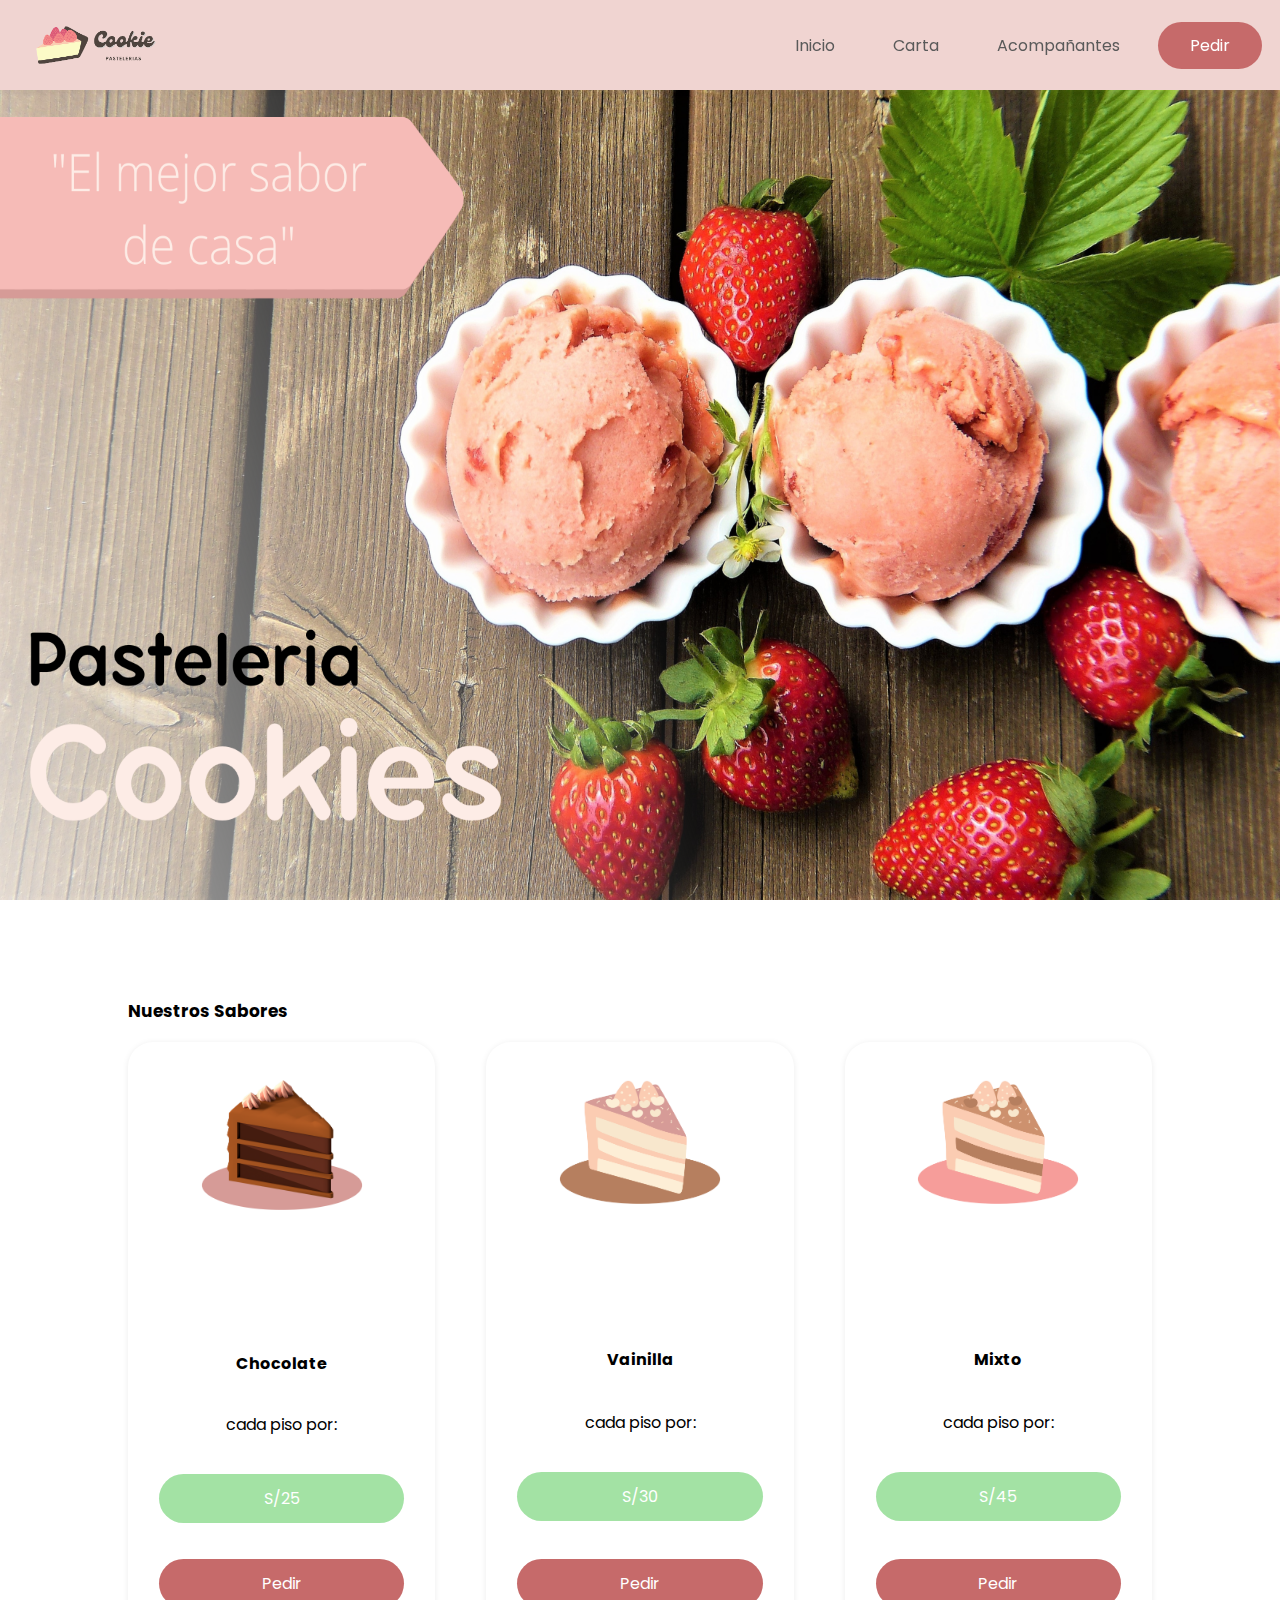
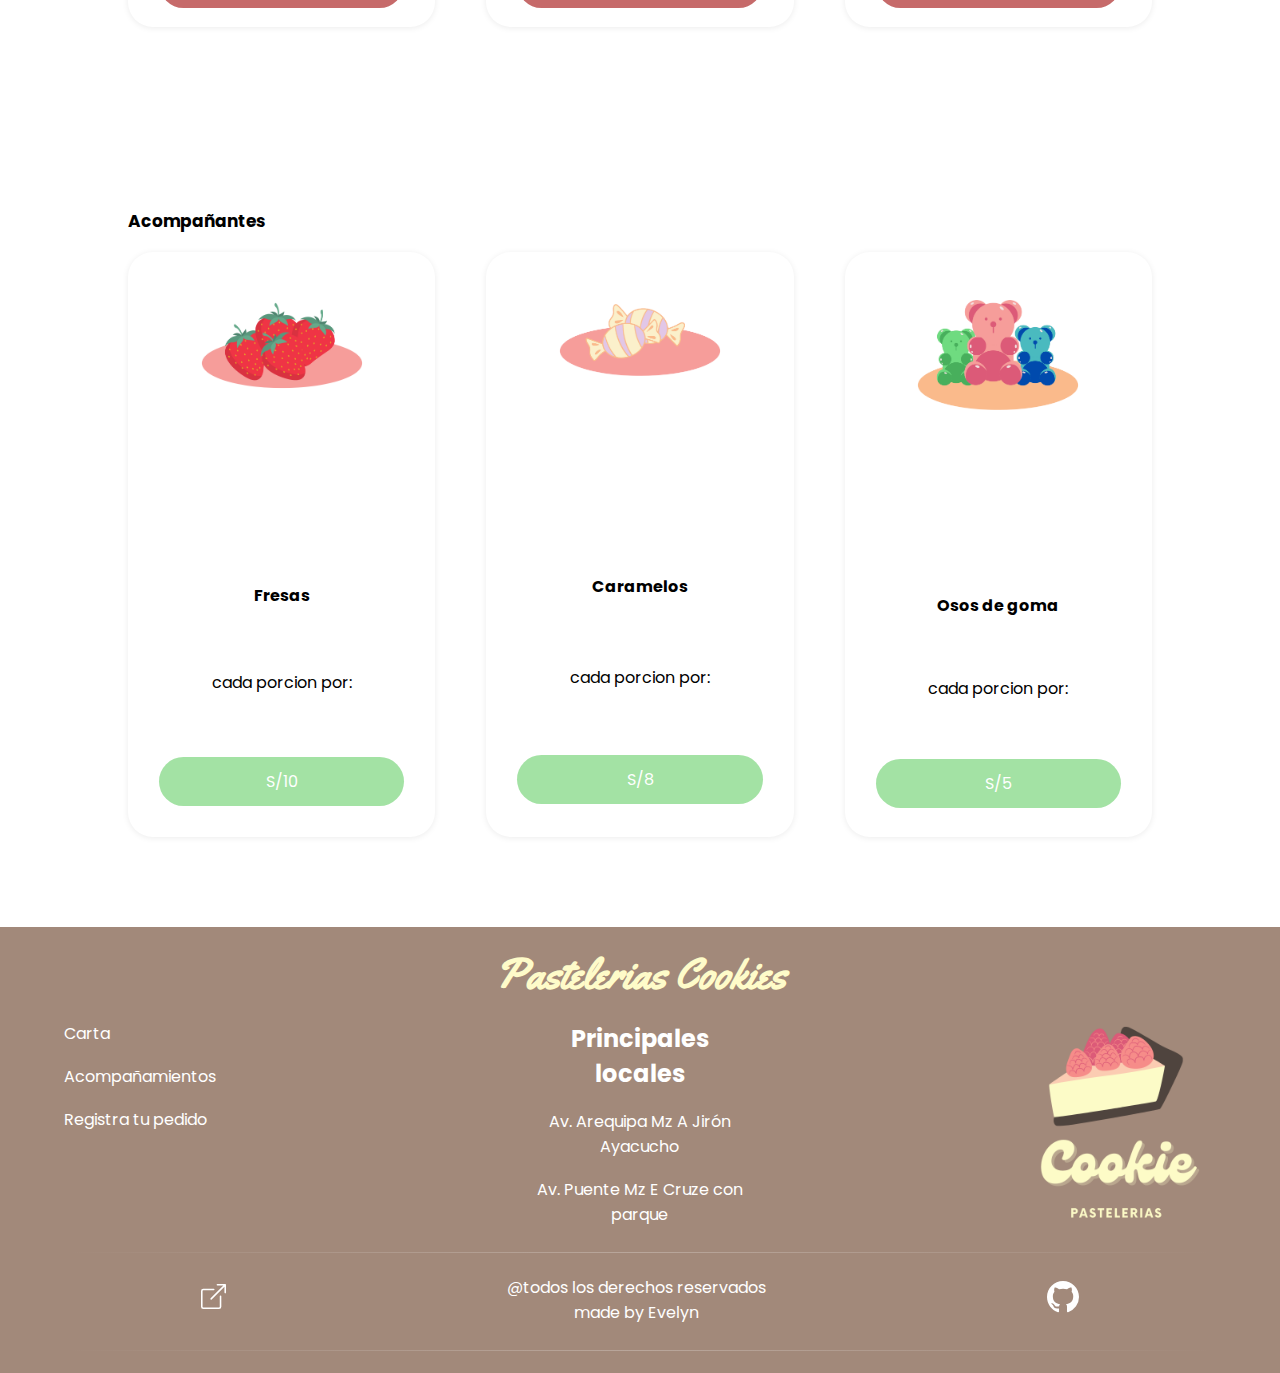
==== index.html @ 0f0c34d4 "primera version" ====
<!DOCTYPE html>
<html lang="en">
<head>
    <meta charset="UTF-8">
    <meta http-equiv="X-UA-Compatible" content="IE=edge">
    <meta name="viewport" content="width=device-width, initial-scale=1.0">
    <link rel="stylesheet" href="/styles.css">
    <link rel="shortcut icon" href="/assets/favicon.png" type="image/x-icon">
    <title>Cookies | Pastelerias</title>
</head>
<body>
    <header>
        <img src="logo_nav_pasteleria.png" alt="logo_cookies_pastelerias">
        <nav>
            <input type="checkbox" name="menu_item" id="menu_item">
            <label for="menu_item" class="container_menu_icon">
                <img src="icon_menu.svg" alt="icono_menu" class="icon_menu">
            </label>
            <ul class="nav_options">
                <li><a href="#inicio">Inicio</a></li>
                <li><a href="#carta">Carta</a></li>
                <li><a href="#acompañantes">Acompañantes</a></li>
                <li><a href="pedidos.html" class="pedido">Pedir</a></li>
                <li class="enlace_github"><a href="https://github.com/evelynKdc"><img src="github_icon.svg" alt="github_icon"></a></li>
                <li class="enlace_repositorio"><a href="https://github.com/evelynKdc/Mision_frontEnd_practicas.git"><img src="link.svg" alt="link_icon"></a></li>
            </ul>
        </nav>
        

    </header>
    <main>
        <div class="banner" id="inicio">
            <img src="banner_principal_pasteleria.png" alt="banner_principal_pasteleria">
        </div>
        <section class="carta" id="carta">
    
            <div class="container_section">
                <p class="title_section">Nuestros Sabores</p>
                <div class="cards">
                    <div class="card">
                        <img src="pastel_chocolate.png" alt="pastel_chocolate">
                        <hr class="separador_card">
                        <p class="card_title">Chocolate</p>
                        <p>cada piso por:</p>
                        <p class="precio">S/25</p>
                        <a href="pedidos.html">Pedir</a>
                    </div>
                    <div class="card">
                        <img src="pastel_vainilla.png" alt="pastel_vainilla">
                        <hr class="separador_card">
                        <p class="card_title">Vainilla</p>
                        <p>cada piso por:</p>
                        <p class="precio">S/30</p>
                        <a href="pedidos.html">Pedir</a>
                    </div>
                    <div class="card">
                        <img src="pastel_mixto.png" alt="pastel_mmixto">
                        <hr class="separador_card">
                        <p class="card_title">Mixto</p>
                        <p>cada piso por:</p>
                        <p class="precio">S/45</p>
                        <a href="pedidos.html">Pedir</a>
                    </div>
                </div>
            </div>
        

        </section>
        <section class="acompañantes" id="acompañantes">

            <div class="container_section">
                <p class="title_section">Acompañantes</p>
                <div class="cards">
                    <div class="card">
                        <img src="fresas_acompañamiento.png" alt="fresas_acompañamiento">
                        <hr class="separador_card">
                        <p class="card_title">Fresas</p>
                        <p>cada porcion por:</p>
                        <p class="precio">S/10</p>
                    </div>
        
                    <div class="card">
                        <img src="dulces_acompañamiento.png" alt="dulces_acompañamiento">
                        <hr class="separador_card">
                        <p class="card_title">Caramelos</p>
                        <p>cada porcion por:</p>
                        <p class="precio">S/8</p>
                    </div>
                    <div class="card">
                        <img src="osos_acompañamiento.png" alt="osos_acompañamiento ">
                        <hr class="separador_card">
                        <p class="card_title">Osos de goma</p>
                        <p>cada porcion por:</p>
                        <p class="precio">S/5</p>
                    </div>
                </div>
                </div>

        </section>
        
    </main>
    <footer>
        <div class="container_footer">
            <div class="encabezado_footer">
                <h1>Pastelerias  Cookies</h1>
            </div>
            <div class="opciones_footer">
                <div >
                    <ul>
                        <li><a href="#carta">Carta</a></li>
                        <li><a href="#acompañantes">Acompañamientos</a></li>
                        <li><a href="pedidos.html">Registra tu pedido</a></li>
                    </ul>
                </div>
                <div class="locales">
                    <h2>Principales locales</h2>
                    <p>Av. Arequipa Mz A Jirón Ayacucho</p>
                    <p>Av. Puente Mz E Cruze con parque</p>
                </div>
                <div class="logo_footer">
                    <img src="logo_footer_pasteleria.png" alt="logo_cookies">
                </div>
            </div>
            <hr>
            <div class="derechos">
                <a href="https://github.com/evelynKdc/Mision_frontEnd_practicas.git"><img src="link.svg" alt="link_icon"></a>
                <div class="derechos_parrafos">
                    <span>@todos los derechos reservados</span>
                    <span>made by Evelyn</span>
                </div>
                <a href="https://github.com/evelynKdc" class="ancla_github_icon"><img src="github_icon.svg" alt="github_icon"></a>
            </div>
            <hr>
        </div>
    </footer>

</html>
---- styles.css ----
@import url('https://fonts.googleapis.com/css2?family=Poppins:ital,wght@0,100;0,200;0,300;0,400;0,500;1,100&family=Roboto:wght@100&display=swap');
@import url('https://fonts.googleapis.com/css2?family=Yellowtail&display=swap');


*{
	margin: 0;
	padding: 0;
	list-style: none;
	text-decoration: none;
	border: none;
	outline: none;
    box-sizing: border-box;
    font-family: 'Poppins', sans-serif;

}
body{
    width: 100%;
}



/*--------------------------- CABECERA --------------------------------*/
header{
    width: 100%;
    height: 10vh;
    display: flex;
    align-items: center;
    justify-content: space-between;
    padding: 0px 10px;
    background-color: rgb(240, 212, 209);

} 
header{
    position: fixed;
    top: 0;
    box-shadow: 0 1px 6px rgb(0 0 0 / 8%);
}
header img{
    height: 100%;
}



nav ul{
    display: flex;
    gap: 18px;
    
}
nav ul a{
    color: rgb(90, 90, 90);
    padding: 12px 20px;
    border-radius: 25px;
}

nav ul a:hover{
    background-color: rgb(206, 177, 174);
}

.pedido{
    padding: 12px 32px;
    border-radius: 25px;
    background-color: rgb(198, 106, 106);
    color: white;
    margin-right: 8px;
}

.enlace_repositorio, .enlace_github{

    display: none;
}
#menu_item, .container_menu_icon{
    display: none;
}

/* --------------------------------BANNER----------------------------- */
.banner{
    margin-top: 10vh;
}
.banner img{
    width: 100%;
    height: 90vh;
}

/* --------------------------------CONTENIDO PRINCIPAL----------------------------- */

section{
    width: 100%;
    height: 90vh;
    display: flex;
}
.container_section{
    width: 80%;
    height: 100%;
    margin: auto;
    display: flex;
    justify-content: center;
    align-items: center;
    flex-direction: column;
    gap: 18px;

}
.title_section{
    font-weight: bold;
    font-size: 17px;
    align-self: flex-start;
}
.cards{
    width: 100%;
    display: flex;
    justify-content: space-between;
    align-items: center;
}
.container_section .cards div{
    width: 30%;
    height: 65vh;
    border-radius: 25px;
    box-shadow: 0 1px 6px rgb(0 0 0 / 8%);
    display: flex;
    flex-direction: column;
    justify-content: space-around;
    align-items: center;
}
.container_section  .cards div a{
    background-color: rgb(198, 106, 106);
    padding: 12px 0px;
    width: 80%;
    border-radius: 25px;
    text-align: center;
    color: white;
}

.container_section  .cards div a:hover{
    background-color: rgb(150, 85, 85);   
}
.container_section .cards div .precio{
    background-color: rgb(163, 226, 164);
    padding: 12px 0px;
    width: 80%;
    border-radius: 25px;
    text-align: center;
    color: white;
}
.container_section .cards div .card_title{
    font-weight: bold;
}
.container_section .cards div img{
    width: 200px;
}

/* ------------------------------------------------FOOTER --------------------------------*/
footer{
    width: 100%;
    background-color: #A2897A;

}

.container_footer{
    width: 90%;
    margin: auto;
    display: flex;
    flex-direction: column;
}

.encabezado_footer h1{
    font-family: 'Yellowtail', cursive;
    font-size: 42px;
    text-align: center;
    margin: 18px 0;
    color: rgb(254, 251, 201);
}
.opciones_footer{
    display: flex;
    justify-content: space-between;
}
.opciones_footer div{
    width: 20%;
}

.opciones_footer div img{
    width: 200px;
}

.derechos{
    display: flex;

    align-items: center;
    justify-content: space-around;
    gap: 6px;
}
.derechos div{
    display: flex;
    flex-direction: column;  
    justify-content: center;  
}
.derechos a img{
    width: 25px;
    filter: invert(1);
}
.derechos .ancla_github_icon img{
    width:32px;
}
.derechos div span{
    text-align: center;
}
.opciones_footer div ul li{
    margin-bottom: 18px;
}
.opciones_footer div ul li a{
    color: white;

}
.opciones_footer div ul li a:hover{
    color: #000000;
}

.opciones_footer div h2{

    color: white;
}
.locales p{
    color: white;
    margin-top: 18px;
}
.locales{
    text-align: center;
}

.derechos span{
    color: white;
}

.logo_footer{
    display: flex;
    justify-content: end;
}
.card .separador_card{
    height: 1px;
    opacity: .25;
    background-image: linear-gradient(90deg,rgba(255, 255, 255, 0.935),rgb(0, 0, 0),rgba(255, 255, 255, 0.894));
    margin-top: 25px;
    margin-bottom: 22px;
}

hr{
    height: 1px;
    opacity: .25;
    background-image: linear-gradient(90deg,hsla(0,0%,100%,0),#fff,hsla(0,0%,100%,0));
    margin-top: 25px;
    margin-bottom: 22px;

}


/* ------------------------------------------------FORMULARIO--------------------------------*/
.body_pedidos{
    background-color: rgba(240,212,209,1);
}
.container_general{
    height: 100vh;
    width: 100%;
    display: flex;
    justify-content: center;
    align-items: center;
}

.container_general form{
    width: 40%;
    height: auto;
    background-color: #fff;
    border-radius: 25px;
    display: flex;
    justify-content: center;
    align-items: center;
    box-shadow: 0 1px 6px rgb(0 0 0 / 8%);
}

.form_container{
    display: grid;
    width: 80%;
    grid-template-columns: 1fr 1fr;
    gap: 16px;
    padding: 18px 0;
}

form h1{
    grid-column: span 2;
    text-align: center;
}
.form_container input{
    width: 90%;
    border-bottom: 1px solid #A2897A;
}




.sabor_group, .acompañantes_group, .txt_group{
    display: flex;
    flex-direction: column;
    gap: 6px;
}


.btn_enviar{
    grid-column: span 2;
    width: 80%;
    margin: auto;
    border: 0;
    background-color:rgb(198, 106, 106);
    color: white;
    border-radius: 25px;
    height: 40px;
}
.txt_group{
    grid-column: span 2;
}

.btn_enviar:hover{
    background-color:rgb(161, 81, 81);
}

.txt_detalle{
    border: 1px solid #A2897A;
    border-radius: 12px;
    padding: 8px;

}

.acompañantes_group{
    display: flex;
    flex-direction: column;
}
.acompañantes_group div{
    display: grid;
    grid-template-columns: 10% 90%;
    gap: 4px;
}

.checkbox_pedido{
    width: 70%;
}
.sabor_group select{
    width: 90%;
}

.form_container div input:focus{
    border-bottom: 1px solid rgb(198, 106, 106);
}









@media screen and (max-width: 950px) {
    .container_general{
        height: auto;
    }
    .container_general form{
        margin: 12px 0;
        width: 60%;
        border-radius: 12px;
    }
    .container_menu_icon{
        position: fixed;
        display: block;
        top: 12px;
        right: 12px;
        
    }
    .container_menu_icon img{
        width: 30px;
    }
    .nav_options{
        position: fixed;
        flex-direction: column;
        left: -100%;
        align-items: center;
        justify-content: space-around;
        top: 10vh;
        height: 90vh;
        width: 100%;
        background-color: rgb(240, 212, 209);
        transition: all .25s;
    }
    #menu_item:checked ~ ul{
        left: 0;
        transition: all .25s;
    }

    .pedido{

        padding: 18px 150px;
    }
    .enlace_repositorio a img, .enlace_github a img{
        align-items: center;
        width:30px;
        height: 30px;
        
    }
    .enlace_repositorio, .enlace_github{
        display: block;
    
        position: absolute;
    }
    .enlace_repositorio a, .enlace_github a{
        display: flex;
        border-radius: 50%;
        padding:15px 15px;
    }
    .enlace_repositorio{

        bottom: 32px;
        left: 16px;
    }
    .enlace_github{
        bottom: 32px;
        right: 16px;
    }
    .opciones_footer{
        flex-direction: column;
        align-items: center;
    }
    .opciones_footer div{
        width: 80%;
    }
    .opciones_footer div ul li{
        text-align: center;
    }
    .opciones_footer .logo_footer img{
        margin:8px auto;
    }
    section{
        padding: 22px;
        height: auto;
    }
    .cards{
        flex-direction: column;
        gap:22px;
        height: auto;
        padding: 28px;
        width:100%;
    }
    .container_section .cards div{
        
        width:60%;
        height: 500px;
    }
    .container_section{
        padding: 18px 0;
        width:90%;
    }
    

}
@media screen and (max-width: 800px) {
    
    .container_general{
        height: auto;
    }
    .form_container{
        grid-template-columns: 1fr;
    }

    .form_container h1, .form_container div{
        grid-column: 1;
    }
    .container_general form{
        margin: 12px 0;
        width: 60%;
        border-radius: 12px;
    }
    .txt_detalle{
        margin: auto;
        width: 90%;
    }
    .form_container input{
        width: 100%;

    }
    .sabor_group select{
        width: 100%;
    }
}
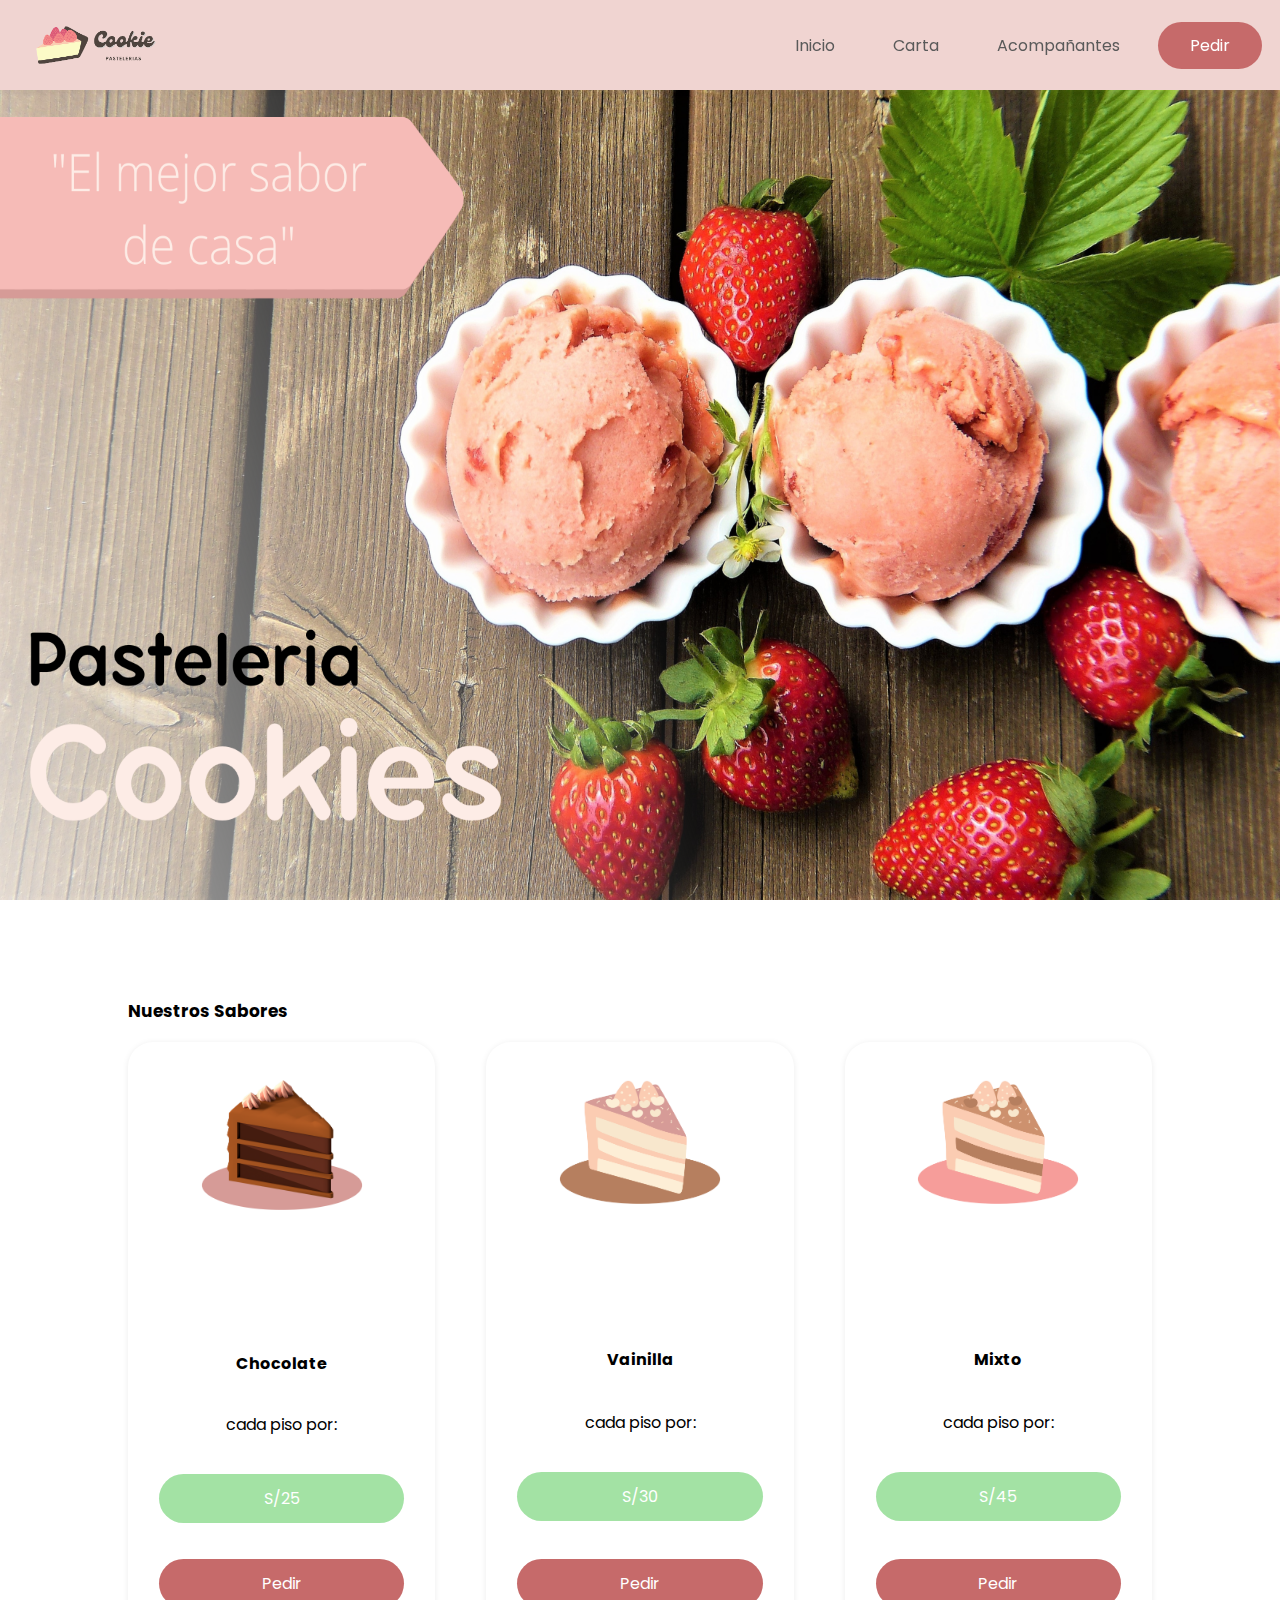
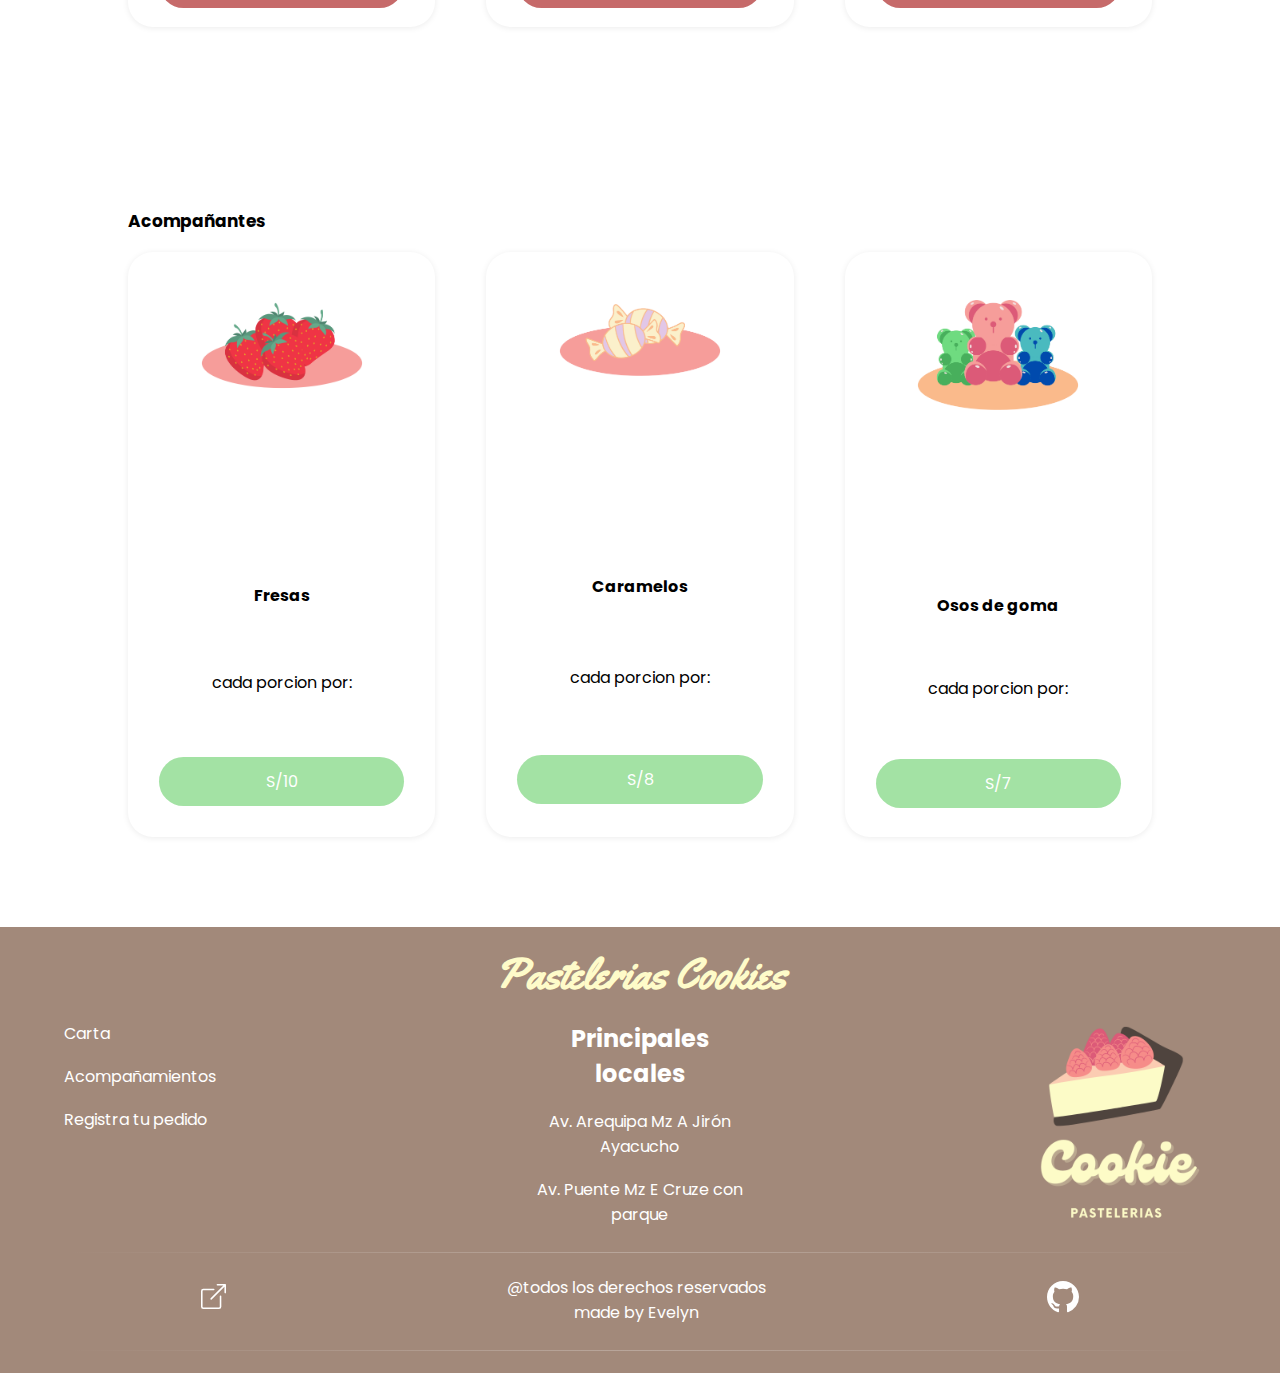
==== commit e67aa2f8: "prueba de cambios" ====
--- a/index.html
+++ b/index.html
@@ -91,7 +91,7 @@
                         <hr class="separador_card">
                         <p class="card_title">Osos de goma</p>
                         <p>cada porcion por:</p>
-                        <p class="precio">S/5</p>
+                        <p class="precio">S/7</p>
                     </div>
                 </div>
                 </div>
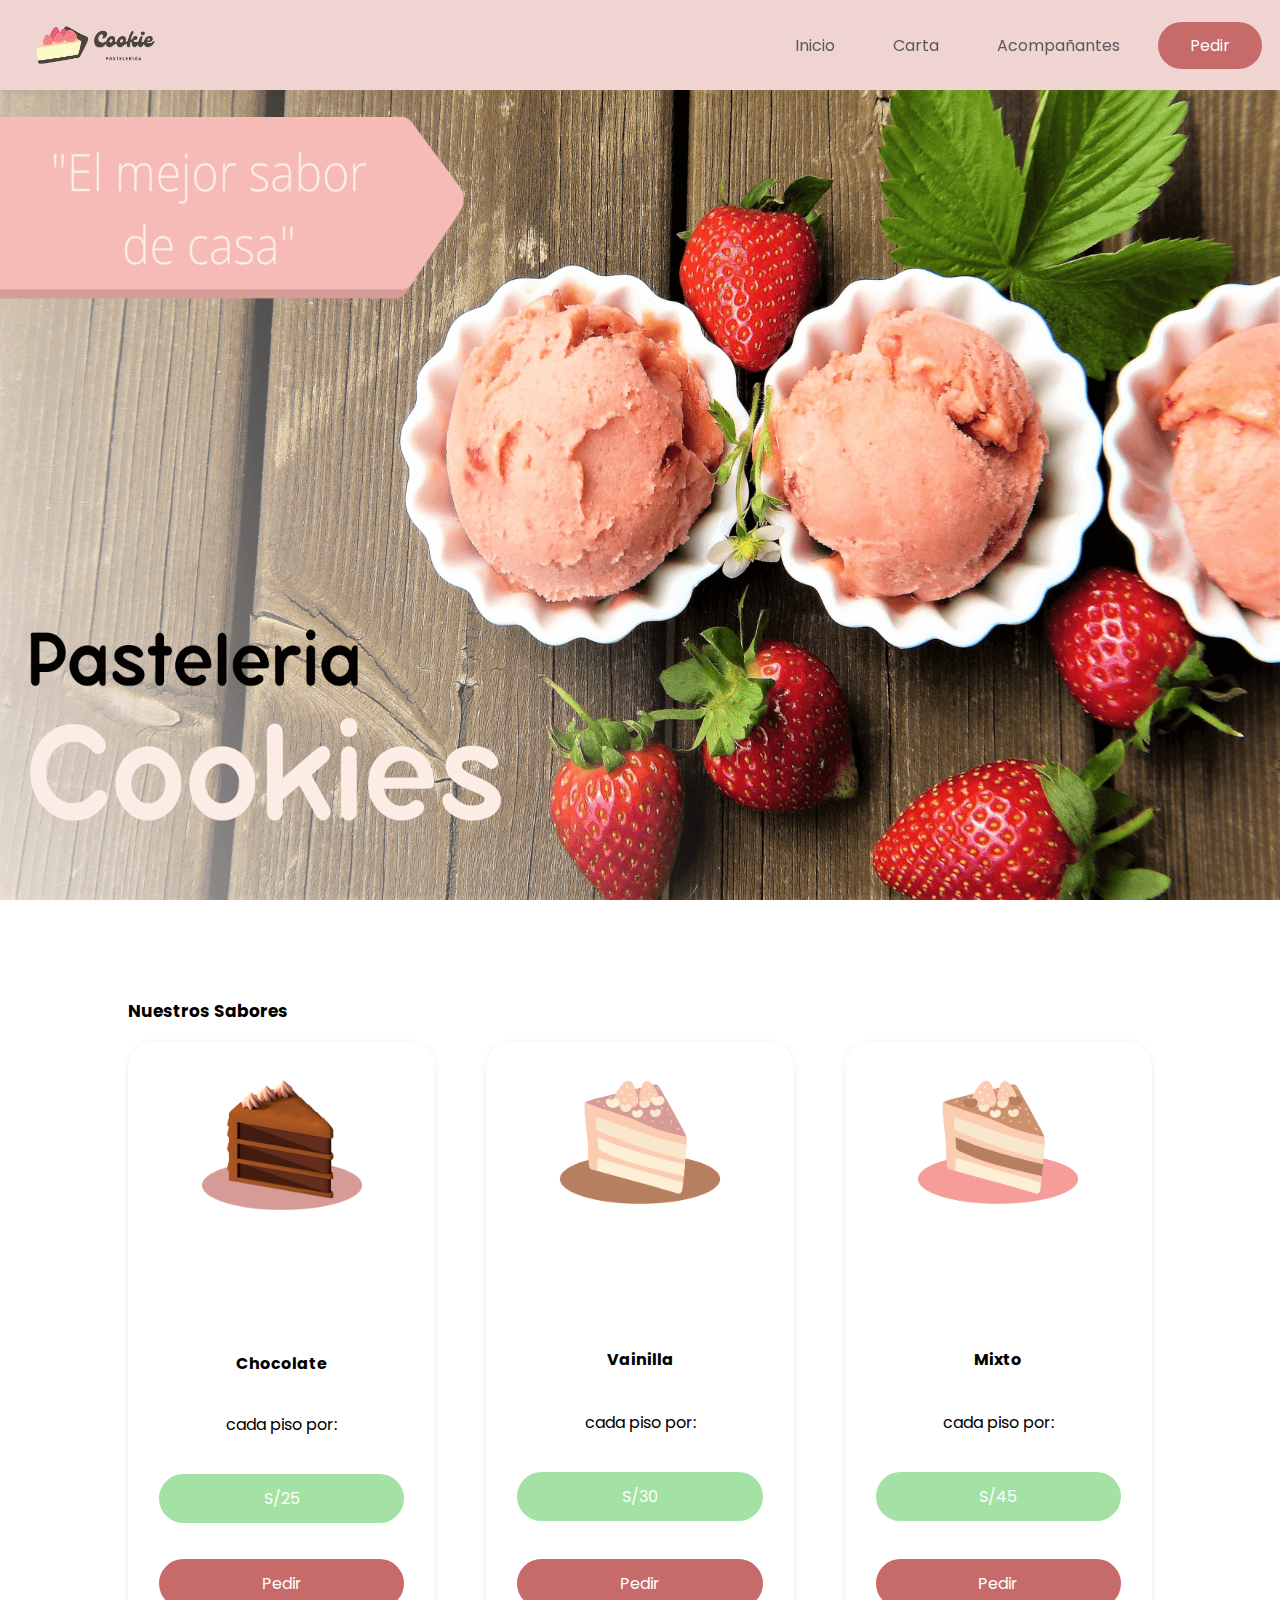
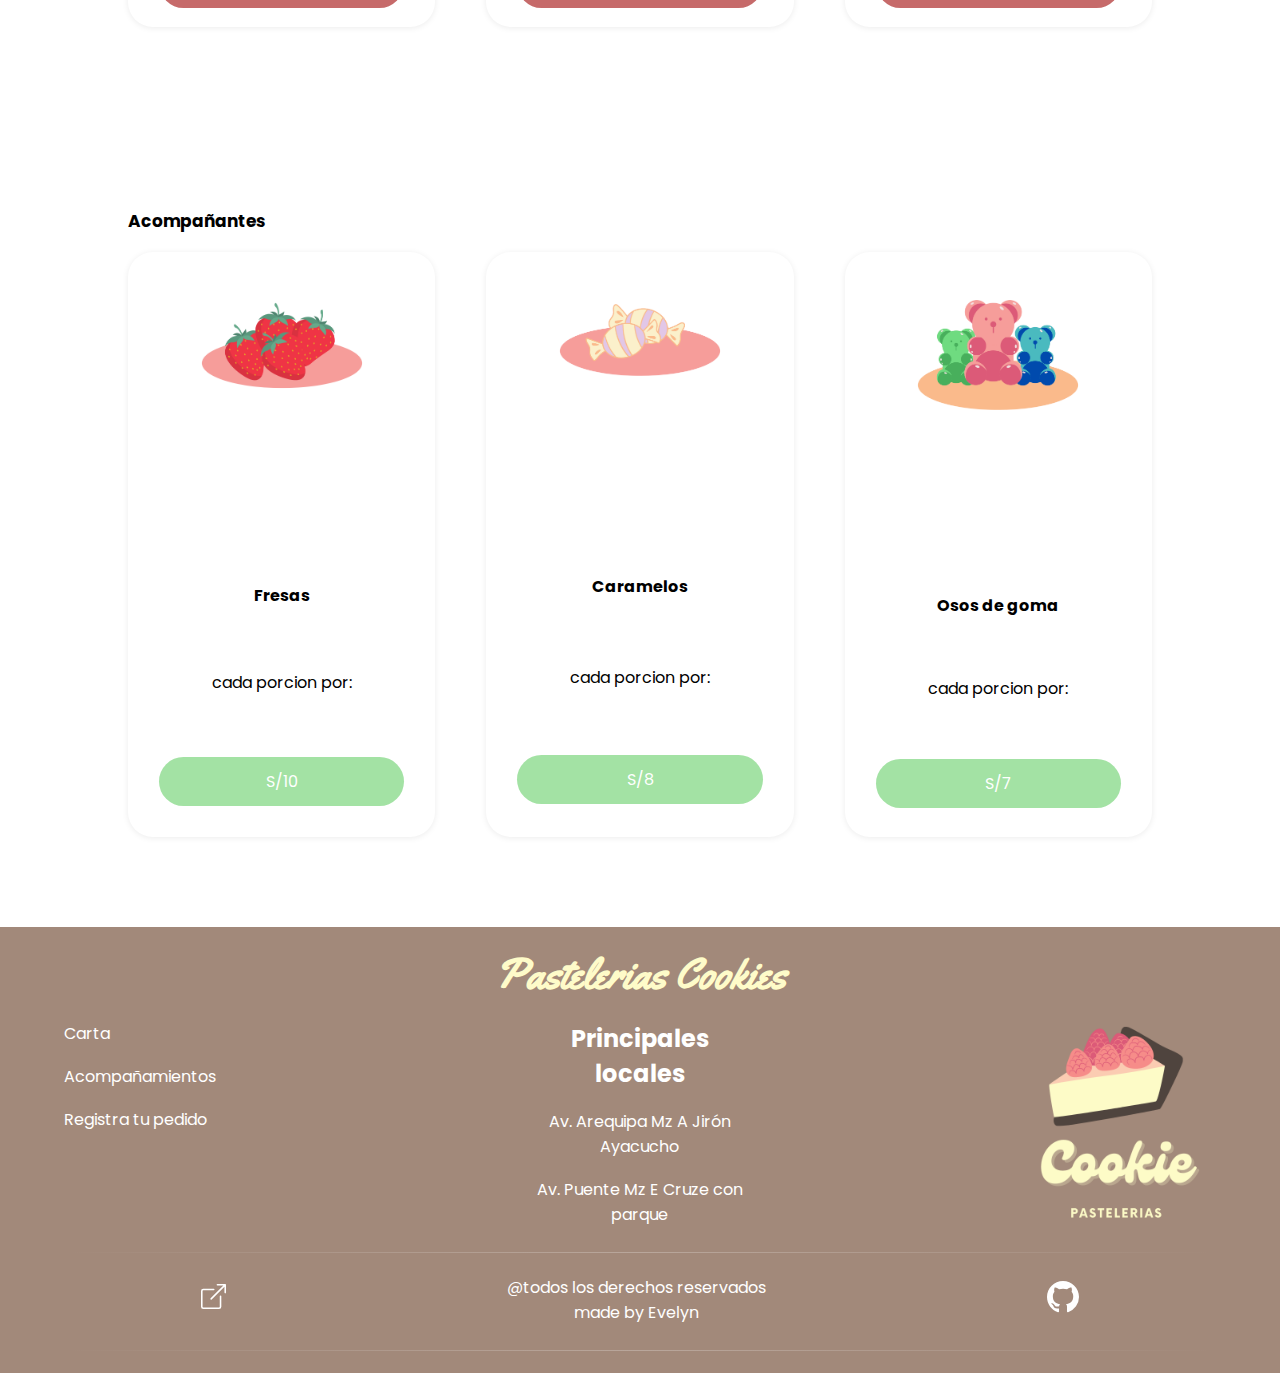
==== commit fc2a76ec: "improving organization" ====
--- a/index.html
+++ b/index.html
@@ -4,25 +4,26 @@
     <meta charset="UTF-8">
     <meta http-equiv="X-UA-Compatible" content="IE=edge">
     <meta name="viewport" content="width=device-width, initial-scale=1.0">
+    <title>Cookies | Pastelerias</title>
+
     <link rel="stylesheet" href="/styles.css">
-    <link rel="shortcut icon" href="/assets/favicon.png" type="image/x-icon">
-    <title>Cookies | Pastelerias</title>
+    <link rel="shortcut icon" href="/rsc/favicon.png" type="image/x-icon">
 </head>
 <body>
     <header>
-        <img src="logo_nav_pasteleria.png" alt="logo_cookies_pastelerias">
+        <a href="/index.html"><img src="/rsc/logo_nav_pasteleria.png" alt="logo_cookies_pastelerias"></a>
         <nav>
             <input type="checkbox" name="menu_item" id="menu_item">
             <label for="menu_item" class="container_menu_icon">
-                <img src="icon_menu.svg" alt="icono_menu" class="icon_menu">
+                <img src="./icons/icon_menu.svg" alt="icono_menu" class="icon_menu">
             </label>
             <ul class="nav_options">
                 <li><a href="#inicio">Inicio</a></li>
                 <li><a href="#carta">Carta</a></li>
                 <li><a href="#acompañantes">Acompañantes</a></li>
                 <li><a href="pedidos.html" class="pedido">Pedir</a></li>
-                <li class="enlace_github"><a href="https://github.com/evelynKdc"><img src="github_icon.svg" alt="github_icon"></a></li>
-                <li class="enlace_repositorio"><a href="https://github.com/evelynKdc/Mision_frontEnd_practicas.git"><img src="link.svg" alt="link_icon"></a></li>
+                <li class="enlace_github"><a href="https://github.com/evelynKdc"><img src="./icons/github_icon.svg" alt="github_icon"></a></li>
+                <li class="enlace_repositorio"><a href="https://github.com/evelynKdc/Cookies_pasteleria"><img src="./icons/link.svg" alt="link_icon"></a></li>
             </ul>
         </nav>
         
@@ -30,7 +31,7 @@
     </header>
     <main>
         <div class="banner" id="inicio">
-            <img src="banner_principal_pasteleria.png" alt="banner_principal_pasteleria">
+            <img loading="lazy" src="/rsc/banner_principal_pasteleria.png" alt="banner_principal_pasteleria">
         </div>
         <section class="carta" id="carta">
     
@@ -38,7 +39,7 @@
                 <p class="title_section">Nuestros Sabores</p>
                 <div class="cards">
                     <div class="card">
-                        <img src="pastel_chocolate.png" alt="pastel_chocolate">
+                        <img loading="lazy" src="/rsc/pastel_chocolate.png" alt="pastel_chocolate">
                         <hr class="separador_card">
                         <p class="card_title">Chocolate</p>
                         <p>cada piso por:</p>
@@ -46,7 +47,7 @@
                         <a href="pedidos.html">Pedir</a>
                     </div>
                     <div class="card">
-                        <img src="pastel_vainilla.png" alt="pastel_vainilla">
+                        <img loading="lazy" src="/rsc/pastel_vainilla.png" alt="pastel_vainilla">
                         <hr class="separador_card">
                         <p class="card_title">Vainilla</p>
                         <p>cada piso por:</p>
@@ -54,7 +55,7 @@
                         <a href="pedidos.html">Pedir</a>
                     </div>
                     <div class="card">
-                        <img src="pastel_mixto.png" alt="pastel_mmixto">
+                        <img loading="lazy" src="/rsc/pastel_mixto.png" alt="pastel_mmixto">
                         <hr class="separador_card">
                         <p class="card_title">Mixto</p>
                         <p>cada piso por:</p>
@@ -68,11 +69,11 @@
         </section>
         <section class="acompañantes" id="acompañantes">
 
-            <div class="container_section">
+            <div class="container_section container_section_acompañantes">
                 <p class="title_section">Acompañantes</p>
                 <div class="cards">
                     <div class="card">
-                        <img src="fresas_acompañamiento.png" alt="fresas_acompañamiento">
+                        <img loading="lazy" src="/rsc/fresas_acompañamiento.png" alt="fresas_acompañamiento">
                         <hr class="separador_card">
                         <p class="card_title">Fresas</p>
                         <p>cada porcion por:</p>
@@ -80,14 +81,14 @@
                     </div>
         
                     <div class="card">
-                        <img src="dulces_acompañamiento.png" alt="dulces_acompañamiento">
+                        <img loading="lazy" src="/rsc/dulces_acompañamiento.png" alt="dulces_acompañamiento">
                         <hr class="separador_card">
                         <p class="card_title">Caramelos</p>
                         <p>cada porcion por:</p>
                         <p class="precio">S/8</p>
                     </div>
                     <div class="card">
-                        <img src="osos_acompañamiento.png" alt="osos_acompañamiento ">
+                        <img loading="lazy" src="/rsc/osos_acompañamiento.png" alt="osos_acompañamiento ">
                         <hr class="separador_card">
                         <p class="card_title">Osos de goma</p>
                         <p>cada porcion por:</p>
@@ -118,17 +119,17 @@
                     <p>Av. Puente Mz E Cruze con parque</p>
                 </div>
                 <div class="logo_footer">
-                    <img src="logo_footer_pasteleria.png" alt="logo_cookies">
+                    <img loading="lazy" src="/rsc/logo_footer_pasteleria.png" alt="logo_cookies">
                 </div>
             </div>
             <hr>
             <div class="derechos">
-                <a href="https://github.com/evelynKdc/Mision_frontEnd_practicas.git"><img src="link.svg" alt="link_icon"></a>
+                <a href="https://github.com/evelynKdc/Cookies_pasteleria"><img src="./icons/link.svg" alt="link_icon"></a>
                 <div class="derechos_parrafos">
                     <span>@todos los derechos reservados</span>
                     <span>made by Evelyn</span>
                 </div>
-                <a href="https://github.com/evelynKdc" class="ancla_github_icon"><img src="github_icon.svg" alt="github_icon"></a>
+                <a href="https://github.com/evelynKdc" class="ancla_github_icon"><img src="./icons/github_icon.svg" alt="github_icon"></a>
             </div>
             <hr>
         </div>
--- a/styles.css
+++ b/styles.css
@@ -35,7 +35,11 @@
     top: 0;
     box-shadow: 0 1px 6px rgb(0 0 0 / 8%);
 }
-header img{
+header a{
+    height: 100%;
+}
+
+header a img{
     height: 100%;
 }
 
@@ -62,6 +66,10 @@
     background-color: rgb(198, 106, 106);
     color: white;
     margin-right: 8px;
+}
+
+.pedido:hover{
+    background-color: rgb(150, 85, 85); 
 }
 
 .enlace_repositorio, .enlace_github{
@@ -361,23 +369,23 @@
     }
     .container_general form{
         margin: 12px 0;
-        width: 60%;
+        width: 80%;
         border-radius: 12px;
     }
     .container_menu_icon{
         position: fixed;
         display: block;
-        top: 12px;
+        top: 15px;
         right: 12px;
         
     }
     .container_menu_icon img{
-        width: 30px;
+        width: 34px;
     }
     .nav_options{
         position: fixed;
         flex-direction: column;
-        left: -100%;
+        left: -150%;
         align-items: center;
         justify-content: space-around;
         top: 10vh;
@@ -397,8 +405,8 @@
     }
     .enlace_repositorio a img, .enlace_github a img{
         align-items: center;
-        width:30px;
-        height: 30px;
+        width:20px;
+        height: 20px;
         
     }
     .enlace_repositorio, .enlace_github{
@@ -413,11 +421,11 @@
     }
     .enlace_repositorio{
 
-        bottom: 32px;
+        top: 0;
         left: 16px;
     }
     .enlace_github{
-        bottom: 32px;
+        top: 0;
         right: 16px;
     }
     .opciones_footer{
@@ -446,21 +454,29 @@
     }
     .container_section .cards div{
         
-        width:60%;
+        width:100%;
         height: 500px;
     }
+    
     .container_section{
         padding: 18px 0;
-        width:90%;
+        width:98%;
+    }
+
+    .container_section_acompañantes .cards div{
+        height: 350px;
     }
     
 
 }
 @media screen and (max-width: 800px) {
-    
+    .banner img{
+        height: 40vh;
+    }
     .container_general{
         height: auto;
     }
+    
     .form_container{
         grid-template-columns: 1fr;
     }
@@ -470,12 +486,12 @@
     }
     .container_general form{
         margin: 12px 0;
-        width: 60%;
+        width: 90%;
         border-radius: 12px;
     }
     .txt_detalle{
         margin: auto;
-        width: 90%;
+        width: 95%;
     }
     .form_container input{
         width: 100%;
